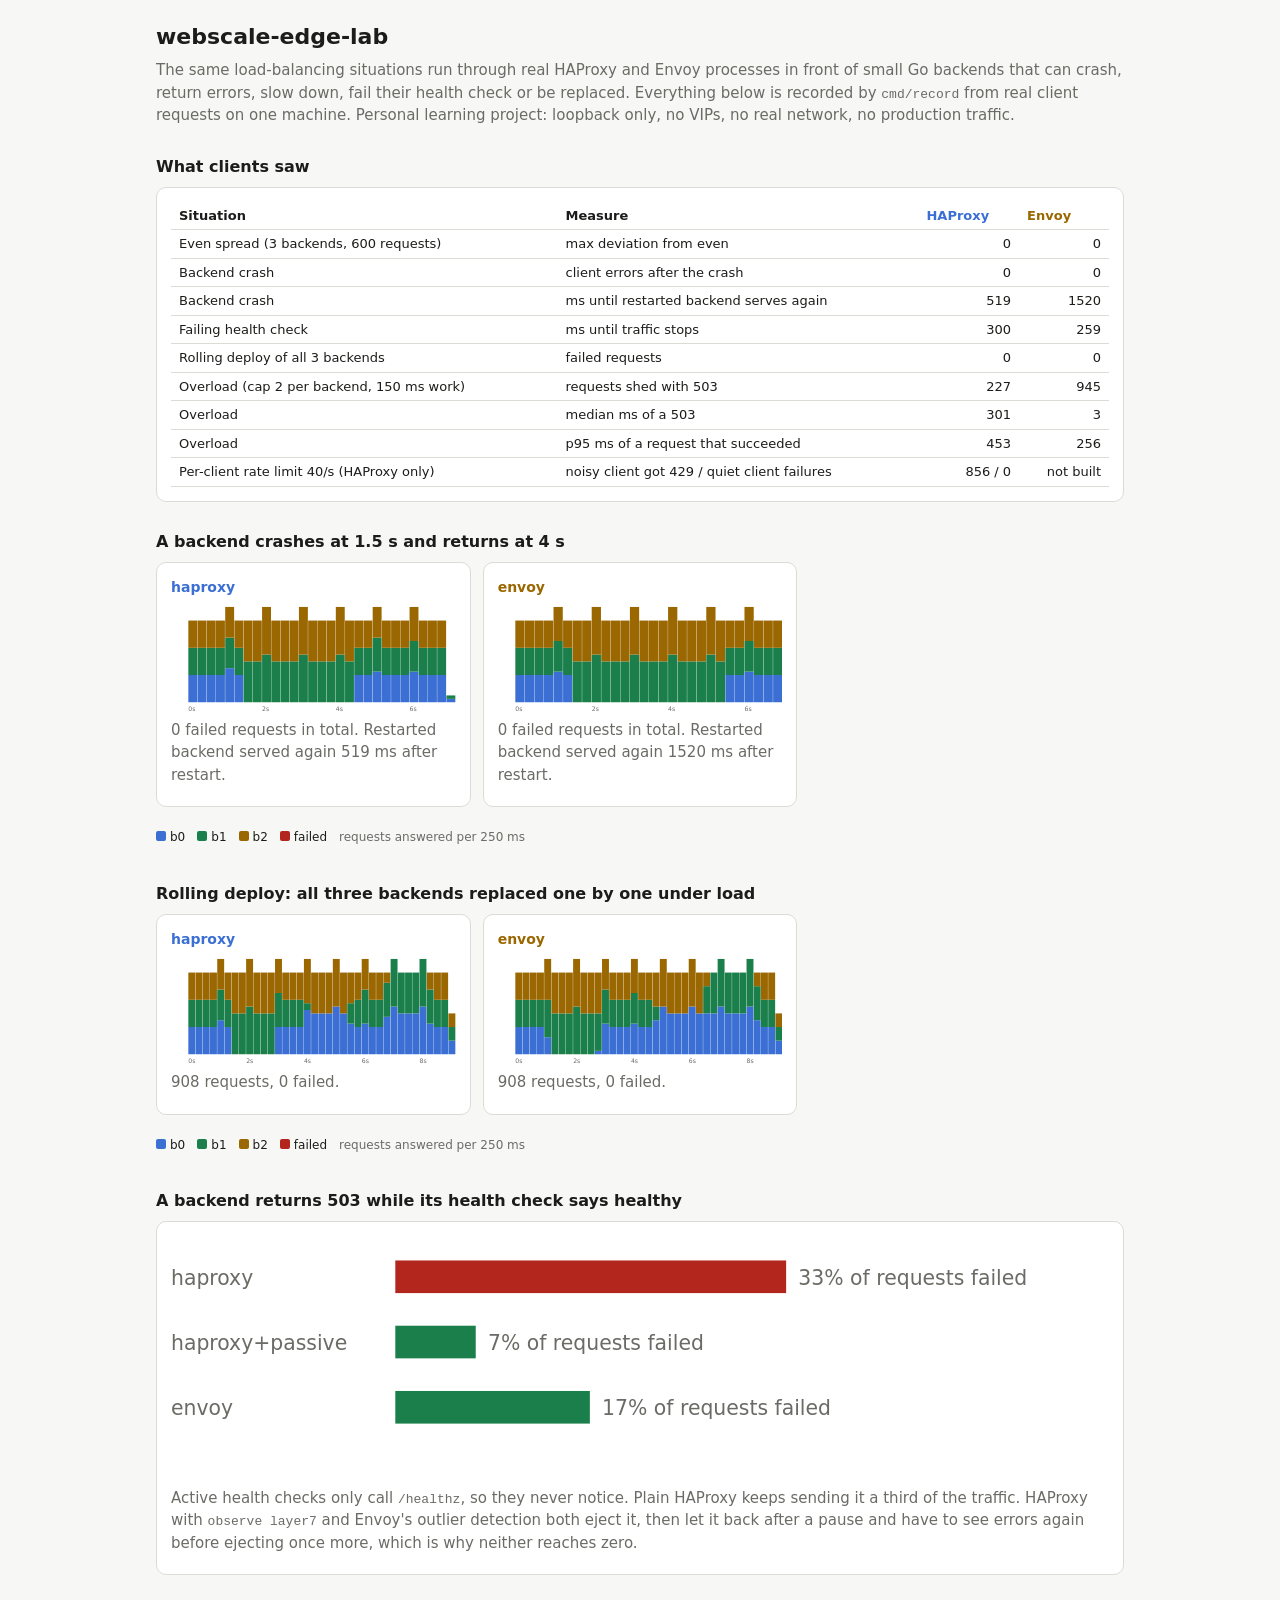
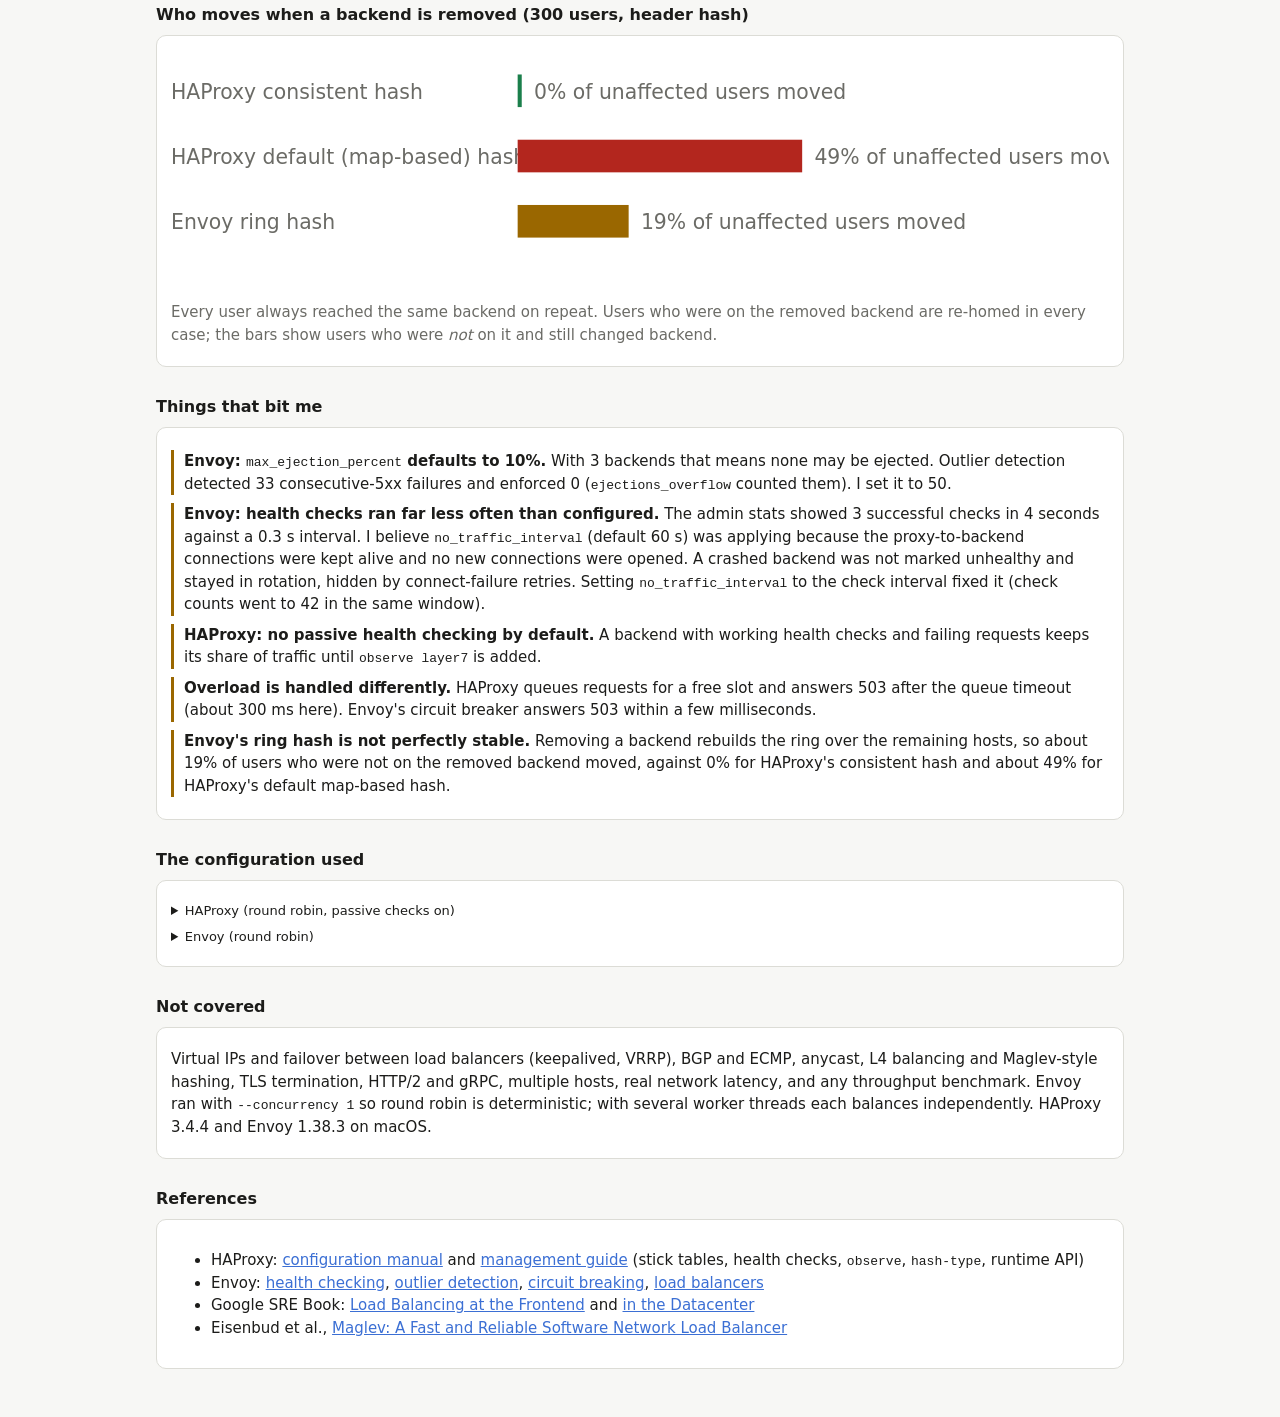
==== docs/index.html @ d459f033 "HAProxy and Envoy scenario lab: failover, rolling deploy, passive checks, overload, rate limiting, c" ====
<!doctype html>
<html lang="en">
<head>
<meta charset="utf-8">
<meta name="viewport" content="width=device-width, initial-scale=1">
<title>webscale-edge-lab</title>
<link rel="icon" href="data:,">
<style>
:root{--bg:#f7f7f5;--fg:#1c1c1a;--mut:#6b6b66;--card:#fff;--line:#dcdcd6;--ok:#1b7f4b;--bad:#b3261e;--link:#3b6fd4;--hp:#3b6fd4;--en:#9a6700;--c0:#3b6fd4;--c1:#1b7f4b;--c2:#9a6700}
@media (prefers-color-scheme:dark){:root{--bg:#141413;--fg:#ecece8;--mut:#9a9a94;--card:#1d1d1b;--line:#333330;--ok:#3fb97a;--bad:#e06666;--link:#6d9bf0;--hp:#6d9bf0;--en:#e5a824;--c0:#6d9bf0;--c1:#3fb97a;--c2:#e5a824}}
*{box-sizing:border-box}body{margin:0;background:var(--bg);color:var(--fg);font:15px/1.5 system-ui,-apple-system,Segoe UI,sans-serif}
main{max-width:1000px;margin:0 auto;padding:20px 16px 48px}
h1{font-size:22px;margin:0 0 4px}h2{font-size:16px;margin:28px 0 8px}h3{font-size:14px;margin:0 0 4px}p{margin:6px 0}.mut{color:var(--mut)}
.card{background:var(--card);border:1px solid var(--line);border-radius:10px;padding:14px;overflow-x:auto}
.two{display:grid;grid-template-columns:repeat(auto-fit,minmax(300px,1fr));gap:12px}
table{border-collapse:collapse;width:100%;font-size:13px}th,td{padding:4px 8px;border-bottom:1px solid var(--line);text-align:left}
td.n{text-align:right;font-variant-numeric:tabular-nums}.hp{color:var(--hp);font-weight:600}.en{color:var(--en);font-weight:600}
svg{width:100%;height:auto;display:block}svg text{fill:var(--mut);font:10px system-ui}
.lg span{margin-right:12px;font-size:12px}.sw{display:inline-block;width:10px;height:10px;border-radius:2px;margin-right:4px}
details{margin:6px 0}summary{cursor:pointer;font-size:13px}pre{margin:6px 0 0;font:12px/1.4 ui-monospace,Menlo,monospace;overflow:auto;max-height:320px}
a{color:var(--link)}code{font:13px ui-monospace,Menlo,monospace}
.note{border-left:3px solid var(--en);padding-left:10px;margin:8px 0}
</style>
</head>
<body>
<main>
<h1>webscale-edge-lab</h1>
<p class="mut">The same load-balancing situations run through real HAProxy and Envoy processes in front of small Go backends that can crash, return errors, slow down, fail their health check or be replaced. Everything below is recorded by <code>cmd/record</code> from real client requests on one machine. Personal learning project: loopback only, no VIPs, no real network, no production traffic.</p>

<h2>What clients saw</h2>
<div class="card"><table id="sum"></table></div>

<h2>A backend crashes at 1.5 s and returns at 4 s</h2>
<div class="two" id="crash"></div>

<h2>Rolling deploy: all three backends replaced one by one under load</h2>
<div class="two" id="roll"></div>

<h2>A backend returns 503 while its health check says healthy</h2>
<div class="card"><div id="errs"></div>
<p class="mut">Active health checks only call <code>/healthz</code>, so they never notice. Plain HAProxy keeps sending it a third of the traffic. HAProxy with <code>observe layer7</code> and Envoy's outlier detection both eject it, then let it back after a pause and have to see errors again before ejecting once more, which is why neither reaches zero.</p></div>

<h2>Who moves when a backend is removed (300 users, header hash)</h2>
<div class="card"><div id="hash"></div></div>

<h2>Things that bit me</h2>
<div class="card">
<div class="note"><b>Envoy: <code>max_ejection_percent</code> defaults to 10%.</b> With 3 backends that means none may be ejected. Outlier detection detected 33 consecutive-5xx failures and enforced 0 (<code>ejections_overflow</code> counted them). I set it to 50.</div>
<div class="note"><b>Envoy: health checks ran far less often than configured.</b> The admin stats showed 3 successful checks in 4 seconds against a 0.3 s interval. I believe <code>no_traffic_interval</code> (default 60 s) was applying because the proxy-to-backend connections were kept alive and no new connections were opened. A crashed backend was not marked unhealthy and stayed in rotation, hidden by connect-failure retries. Setting <code>no_traffic_interval</code> to the check interval fixed it (check counts went to 42 in the same window).</div>
<div class="note"><b>HAProxy: no passive health checking by default.</b> A backend with working health checks and failing requests keeps its share of traffic until <code>observe layer7</code> is added.</div>
<div class="note"><b>Overload is handled differently.</b> HAProxy queues requests for a free slot and answers 503 after the queue timeout (about 300 ms here). Envoy's circuit breaker answers 503 within a few milliseconds.</div>
<div class="note"><b>Envoy's ring hash is not perfectly stable.</b> Removing a backend rebuilds the ring over the remaining hosts, so about 19% of users who were not on the removed backend moved, against 0% for HAProxy's consistent hash and about 49% for HAProxy's default map-based hash.</div>
</div>

<h2>The configuration used</h2>
<div class="card"><details><summary>HAProxy (round robin, passive checks on)</summary><pre id="cfgh"></pre></details><details><summary>Envoy (round robin)</summary><pre id="cfge"></pre></details></div>

<h2>Not covered</h2>
<div class="card"><p>Virtual IPs and failover between load balancers (keepalived, VRRP), BGP and ECMP, anycast, L4 balancing and Maglev-style hashing, TLS termination, HTTP/2 and gRPC, multiple hosts, real network latency, and any throughput benchmark. Envoy ran with <code>--concurrency 1</code> so round robin is deterministic; with several worker threads each balances independently. HAProxy 3.4.4 and Envoy 1.38.3 on macOS.</p></div>

<h2>References</h2>
<div class="card"><ul>
<li>HAProxy: <a href="https://docs.haproxy.org/3.0/configuration.html">configuration manual</a> and <a href="https://docs.haproxy.org/3.0/management.html">management guide</a> (stick tables, health checks, <code>observe</code>, <code>hash-type</code>, runtime API)</li>
<li>Envoy: <a href="https://www.envoyproxy.io/docs/envoy/latest/intro/arch_overview/upstream/health_checking">health checking</a>, <a href="https://www.envoyproxy.io/docs/envoy/latest/intro/arch_overview/upstream/outlier">outlier detection</a>, <a href="https://www.envoyproxy.io/docs/envoy/latest/intro/arch_overview/upstream/circuit_breaking">circuit breaking</a>, <a href="https://www.envoyproxy.io/docs/envoy/latest/intro/arch_overview/upstream/load_balancing/load_balancers">load balancers</a></li>
<li>Google SRE Book: <a href="https://sre.google/sre-book/load-balancing-frontend/">Load Balancing at the Frontend</a> and <a href="https://sre.google/sre-book/load-balancing-datacenter/">in the Datacenter</a></li>
<li>Eisenbud et al., <a href="https://research.google/pubs/maglev-a-fast-and-reliable-software-network-load-balancer/">Maglev: A Fast and Reliable Software Network Load Balancer</a></li>
</ul></div>
</main>
<script>
const $=id=>document.getElementById(id);
const C=['var(--c0)','var(--c1)','var(--c2)'];
fetch('data.json').then(r=>r.json()).then(D=>{
  const R=D.results, get=(s,v)=>R.find(x=>x.scenario===s&&x.variant===v);
  const m=(s,v,k)=>{const r=get(s,v);return r?r.Metrics?r.Metrics[k]:r.metrics[k]:undefined};
  const M=(s,v,k)=>{const r=get(s,v);return r&&r.metrics?r.metrics[k]:undefined};
  const f=x=>x===undefined?'':(typeof x==='number'&&!Number.isInteger(x)?(x*100).toFixed(0)+'%':x);
  const rows=[
   ['Even spread (3 backends, 600 requests)','max deviation from even','distribution','maxDeviationFromEven'],
   ['Backend crash','client errors after the crash','backend-crash','clientErrorsAfterCrash'],
   ['Backend crash','ms until restarted backend serves again','backend-crash','msUntilRestartedBackendServesAgain'],
   ['Failing health check','ms until traffic stops','health-check-drain','msUntilTrafficStops'],
   ['Rolling deploy of all 3 backends','failed requests','rolling-deploy','errors'],
   ['Overload (cap 2 per backend, 150 ms work)','requests shed with 503','overload','shed503'],
   ['Overload','median ms of a 503','overload','shedP50Ms'],
   ['Overload','p95 ms of a request that succeeded','overload','okP95Ms']];
  let h='<tr><th>Situation</th><th>Measure</th><th class="hp">HAProxy</th><th class="en">Envoy</th></tr>';
  rows.forEach(r=>h+='<tr><td>'+r[0]+'</td><td>'+r[1]+'</td><td class="n">'+f(M(r[2],'haproxy',r[3]))+'</td><td class="n">'+f(M(r[2],'envoy',r[3]))+'</td></tr>');
  const rl=M('rate-limit','haproxy','noisy429');
  h+='<tr><td>Per-client rate limit 40/s (HAProxy only)</td><td>noisy client got 429 / quiet client failures</td><td class="n">'+rl+' / '+M('rate-limit','haproxy','quietFailed')+'</td><td class="n">not built</td></tr>';
  $('sum').innerHTML=h;

  function stack(r){
    const names=Object.keys(r.byBackend).sort(), n=r.timeline.length, W=460,H=180,L=28,B=18,max=Math.max(...r.timeline.map(b=>b.ok+b.err),1);
    const bw=(W-L)/n;let g='';
    r.timeline.forEach((b,i)=>{let y=H-B;names.forEach((nm,k)=>{const v=r.byBackend[nm][i]/max*(H-B-8);y-=v;g+='<rect x="'+(L+i*bw)+'" y="'+y+'" width="'+(bw-.5)+'" height="'+v+'" fill="'+C[k]+'"/>'});
      if(b.err){const v=b.err/max*(H-B-8);y-=v;g+='<rect x="'+(L+i*bw)+'" y="'+y+'" width="'+(bw-.5)+'" height="'+v+'" fill="var(--bad)"/>'}});
    for(let t=0;t<=n*0.25;t+=2)g+='<text x="'+(L+t/0.25*bw)+'" y="'+(H-4)+'">'+t+'s</text>';
    return '<svg viewBox="0 0 '+W+' '+H+'" role="img">'+g+'</svg>';
  }
  const legend='<p class="lg"><span><i class="sw" style="background:var(--c0)"></i>b0</span><span><i class="sw" style="background:var(--c1)"></i>b1</span><span><i class="sw" style="background:var(--c2)"></i>b2</span><span><i class="sw" style="background:var(--bad)"></i>failed</span><span class="mut">requests answered per 250 ms</span></p>';
  ['crash:backend-crash','roll:rolling-deploy'].forEach(p=>{const [id,sc]=p.split(':');
    $(id).innerHTML=['haproxy','envoy'].map(v=>{const r=get(sc,v);return '<div class="card"><h3 class="'+(v==='haproxy'?'hp':'en')+'">'+v+'</h3>'+stack(r)+'<p class="mut">'+(sc==='backend-crash'?r.metrics.errors+' failed requests in total. Restarted backend served again '+r.metrics.msUntilRestartedBackendServesAgain+' ms after restart.':r.metrics.requests+' requests, '+r.metrics.errors+' failed.')+'</p></div>'}).join('')+'<div style="grid-column:1/-1">'+legend+'</div>';});

  const ev=['haproxy','haproxy+passive','envoy'].map(v=>[v,M('backend-errors',v,'errorRateAfter')]);
  $('errs').innerHTML='<svg viewBox="0 0 460 120" role="img">'+ev.map((e,i)=>'<text x="0" y="'+(24+i*32)+'">'+e[0]+'</text><rect x="110" y="'+(12+i*32)+'" width="'+(e[1]*230/0.4)+'" height="16" fill="'+(i===0?'var(--bad)':'var(--c1)')+'"/><text x="'+(116+e[1]*230/0.4)+'" y="'+(24+i*32)+'">'+(e[1]*100).toFixed(0)+'% of requests failed</text>').join('')+'</svg>';

  const hs=[['haproxy/hash-consistent','HAProxy consistent hash'],['haproxy/hash-modulo','HAProxy default (map-based) hash'],['envoy/hash-consistent','Envoy ring hash']];
  $('hash').innerHTML='<svg viewBox="0 0 460 120" role="img">'+hs.map((e,i)=>{const v=get('consistent-hash',e[0]).metrics.unrelatedMovedFraction;return '<text x="0" y="'+(24+i*32)+'">'+e[1]+'</text><rect x="170" y="'+(12+i*32)+'" width="'+Math.max(2,v*170/0.6)+'" height="16" fill="'+(v<0.05?'var(--c1)':v<0.3?'var(--c2)':'var(--bad)')+'"/><text x="'+(176+Math.max(2,v*170/0.6))+'" y="'+(24+i*32)+'">'+(v*100).toFixed(0)+'% of unaffected users moved</text>'}).join('')+'</svg><p class="mut">Every user always reached the same backend on repeat. Users who were on the removed backend are re-homed in every case; the bars show users who were <em>not</em> on it and still changed backend.</p>';
  $('cfgh').textContent=D.configs.haproxy;$('cfge').textContent=D.configs.envoy;
}).catch(e=>{document.querySelector('main p').textContent='Could not load data.json. Serve this folder over HTTP: python3 -m http.server -d docs'});
</script>
</body>
</html>
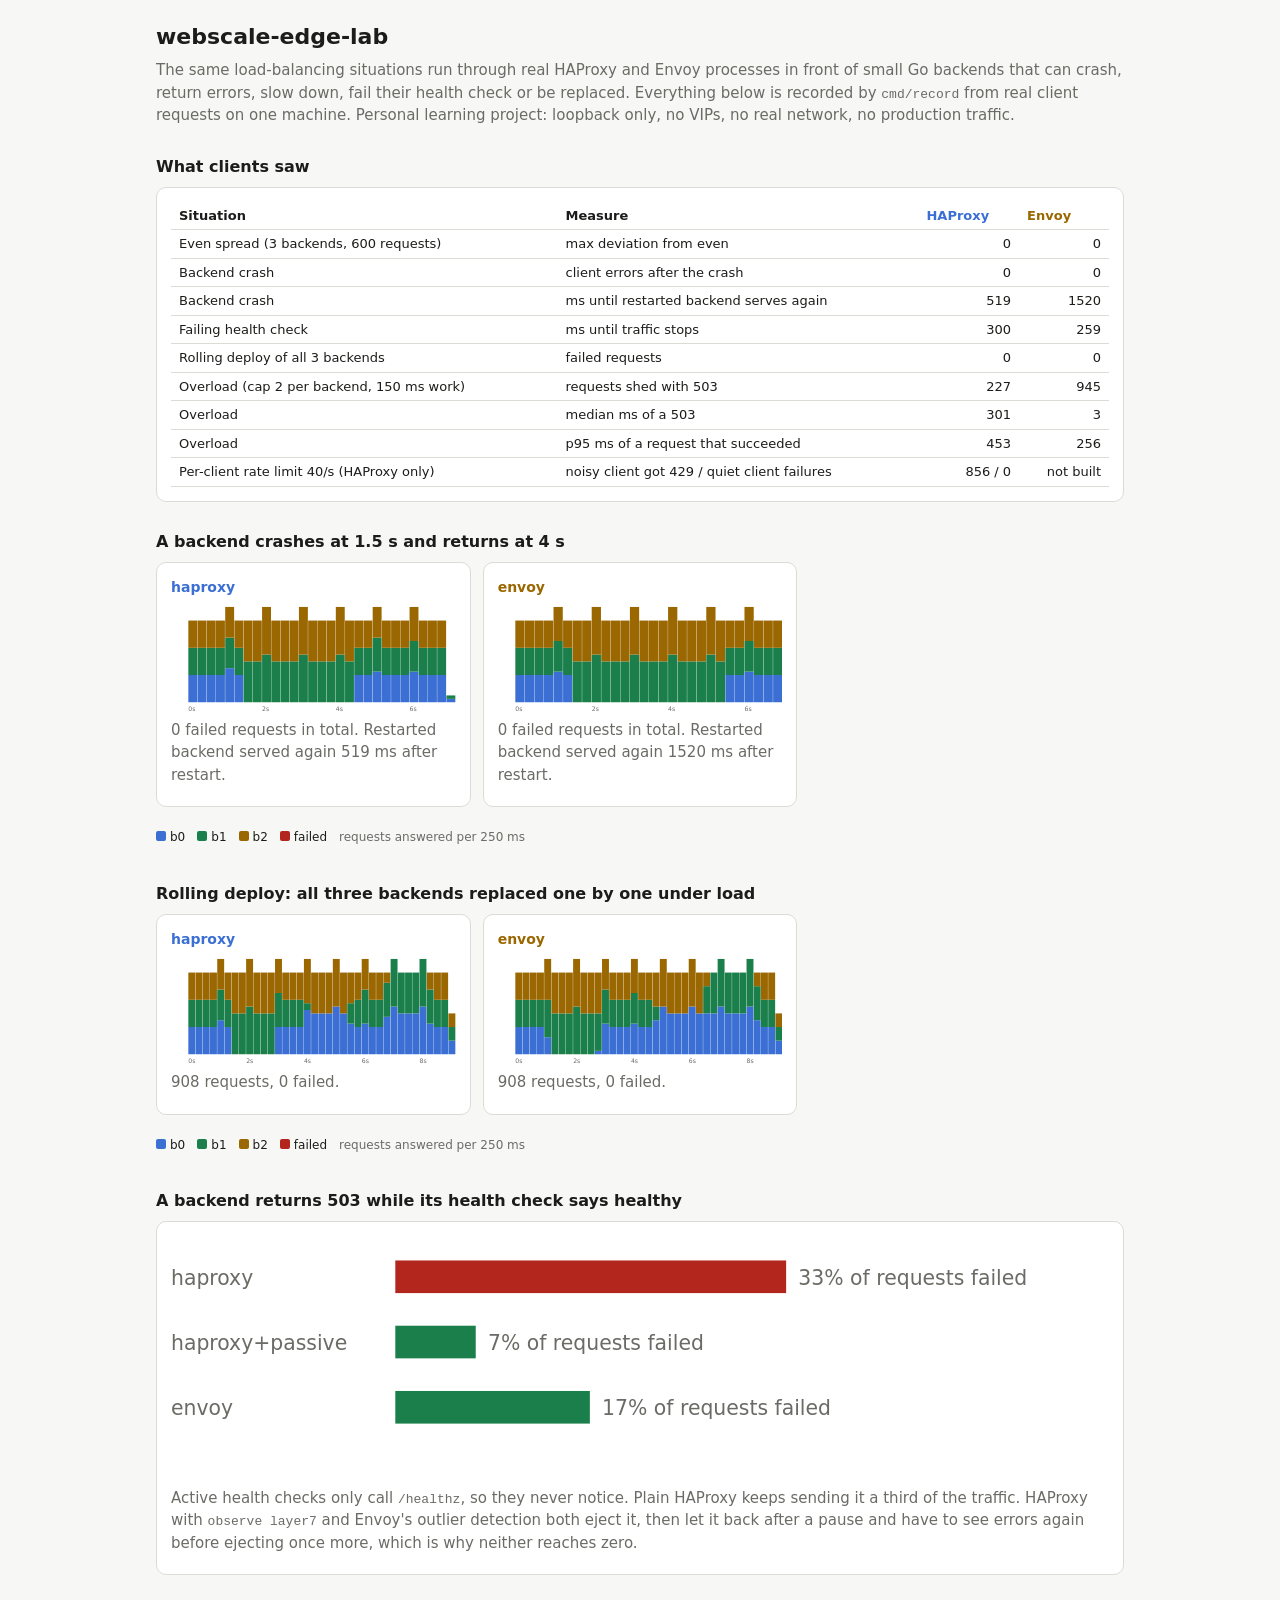
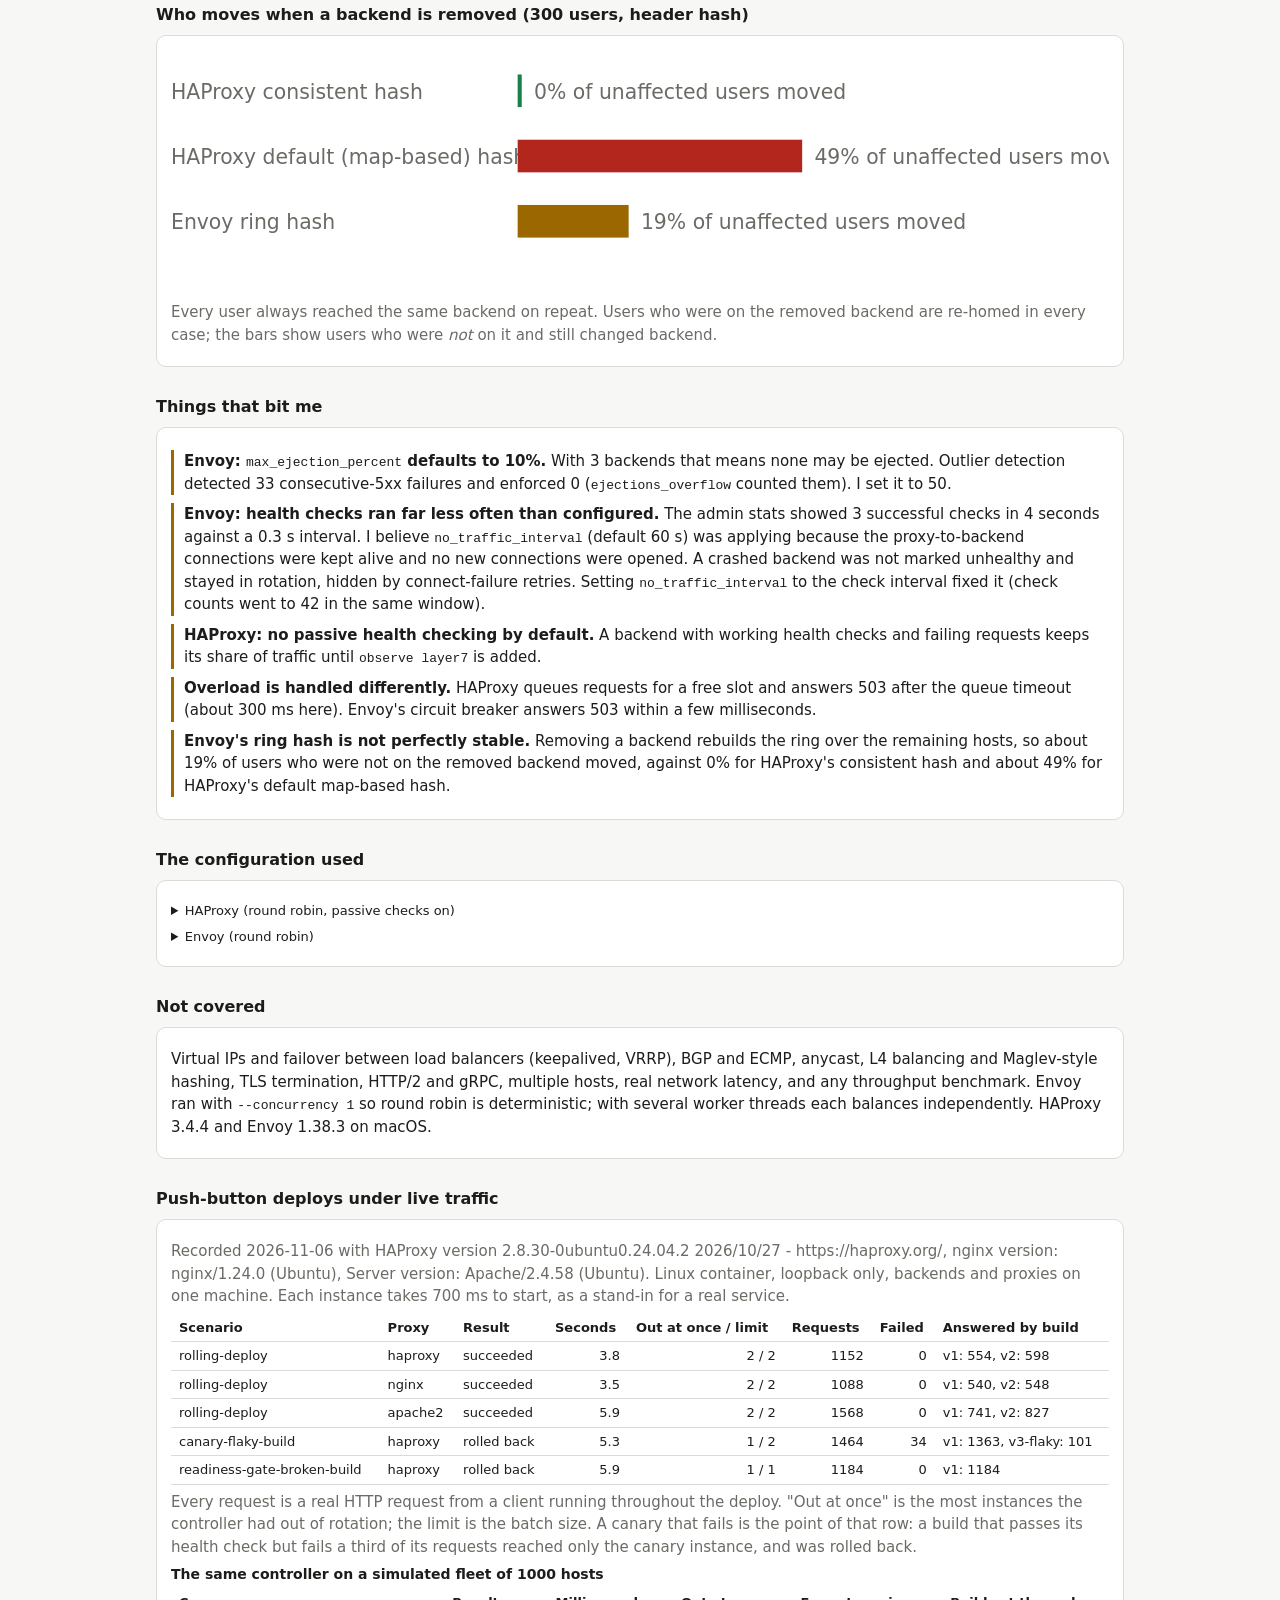
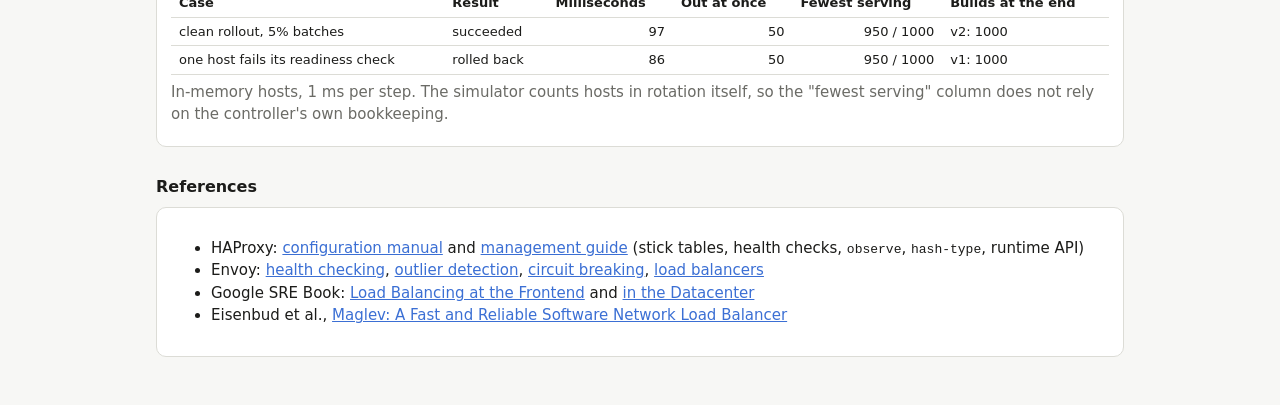
==== commit 94917aa3: "Add a push-button deploy controller with canary, rollback and real-proxy tests deploy/ rolls a build" ====
--- a/docs/index.html
+++ b/docs/index.html
@@ -58,6 +58,12 @@
 <h2>Not covered</h2>
 <div class="card"><p>Virtual IPs and failover between load balancers (keepalived, VRRP), BGP and ECMP, anycast, L4 balancing and Maglev-style hashing, TLS termination, HTTP/2 and gRPC, multiple hosts, real network latency, and any throughput benchmark. Envoy ran with <code>--concurrency 1</code> so round robin is deterministic; with several worker threads each balances independently. HAProxy 3.4.4 and Envoy 1.38.3 on macOS.</p></div>
 
+<h2>Push-button deploys under live traffic</h2>
+<div class="card"><p class="mut" id="depnote"></p><table id="deptab"></table>
+<p class="mut">Every request is a real HTTP request from a client running throughout the deploy. "Out at once" is the most instances the controller had out of rotation; the limit is the batch size. A canary that fails is the point of that row: a build that passes its health check but fails a third of its requests reached only the canary instance, and was rolled back.</p>
+<h3>The same controller on a simulated fleet of 1000 hosts</h3><table id="simtab"></table>
+<p class="mut">In-memory hosts, 1 ms per step. The simulator counts hosts in rotation itself, so the "fewest serving" column does not rely on the controller's own bookkeeping.</p></div>
+
 <h2>References</h2>
 <div class="card"><ul>
 <li>HAProxy: <a href="https://docs.haproxy.org/3.0/configuration.html">configuration manual</a> and <a href="https://docs.haproxy.org/3.0/management.html">management guide</a> (stick tables, health checks, <code>observe</code>, <code>hash-type</code>, runtime API)</li>
@@ -106,6 +112,17 @@
 
   const hs=[['haproxy/hash-consistent','HAProxy consistent hash'],['haproxy/hash-modulo','HAProxy default (map-based) hash'],['envoy/hash-consistent','Envoy ring hash']];
   $('hash').innerHTML='<svg viewBox="0 0 460 120" role="img">'+hs.map((e,i)=>{const v=get('consistent-hash',e[0]).metrics.unrelatedMovedFraction;return '<text x="0" y="'+(24+i*32)+'">'+e[1]+'</text><rect x="170" y="'+(12+i*32)+'" width="'+Math.max(2,v*170/0.6)+'" height="16" fill="'+(v<0.05?'var(--c1)':v<0.3?'var(--c2)':'var(--bad)')+'"/><text x="'+(176+Math.max(2,v*170/0.6))+'" y="'+(24+i*32)+'">'+(v*100).toFixed(0)+'% of unaffected users moved</text>'}).join('')+'</svg><p class="mut">Every user always reached the same backend on repeat. Users who were on the removed backend are re-homed in every case; the bars show users who were <em>not</em> on it and still changed backend.</p>';
+
+  if(D.deploy){
+    const d=D.deploy,esc=t=>String(t).replace(/[&<>"]/g,c=>({'&':'&amp;','<':'&lt;','>':'&gt;','"':'&quot;'}[c]));
+    $('depnote').textContent='Recorded '+d.recorded+' with '+d.versions.haproxy+', '+d.versions.nginx+', '+d.versions.apache+'. '+d.note;
+    let t='<tr><th>Scenario</th><th>Proxy</th><th>Result</th><th class="n">Seconds</th><th class="n">Out at once / limit</th><th class="n">Requests</th><th class="n">Failed</th><th>Answered by build</th></tr>';
+    d.rows.forEach(r=>{t+='<tr><td>'+esc(r.scenario)+'</td><td>'+esc(r.proxy)+'</td><td>'+esc(r.status.replace('_',' '))+'</td><td class="n">'+(r.durationMs/1000).toFixed(1)+'</td><td class="n">'+r.peakOut+' / '+r.limit+'</td><td class="n">'+r.requests+'</td><td class="n">'+r.failed+'</td><td>'+esc(Object.keys(r.builds).sort().map(k=>(k||'no response')+': '+r.builds[k]).join(', '))+'</td></tr>'});
+    $('deptab').innerHTML=t;
+    let s='<tr><th>Case</th><th>Result</th><th class="n">Milliseconds</th><th class="n">Out at once</th><th class="n">Fewest serving</th><th>Builds at the end</th></tr>';
+    d.sim.forEach(r=>{s+='<tr><td>'+(r.failedTarget?'one host fails its readiness check':'clean rollout, 5% batches')+'</td><td>'+esc(r.status.replace('_',' '))+'</td><td class="n">'+r.durationMs+'</td><td class="n">'+r.peakOut+'</td><td class="n">'+r.fewestServing+' / '+r.hosts+'</td><td>'+esc(Object.keys(r.builds).sort().map(k=>k+': '+r.builds[k]).join(', '))+'</td></tr>'});
+    $('simtab').innerHTML=s;
+  }
   $('cfgh').textContent=D.configs.haproxy;$('cfge').textContent=D.configs.envoy;
 }).catch(e=>{document.querySelector('main p').textContent='Could not load data.json. Serve this folder over HTTP: python3 -m http.server -d docs'});
 </script>
